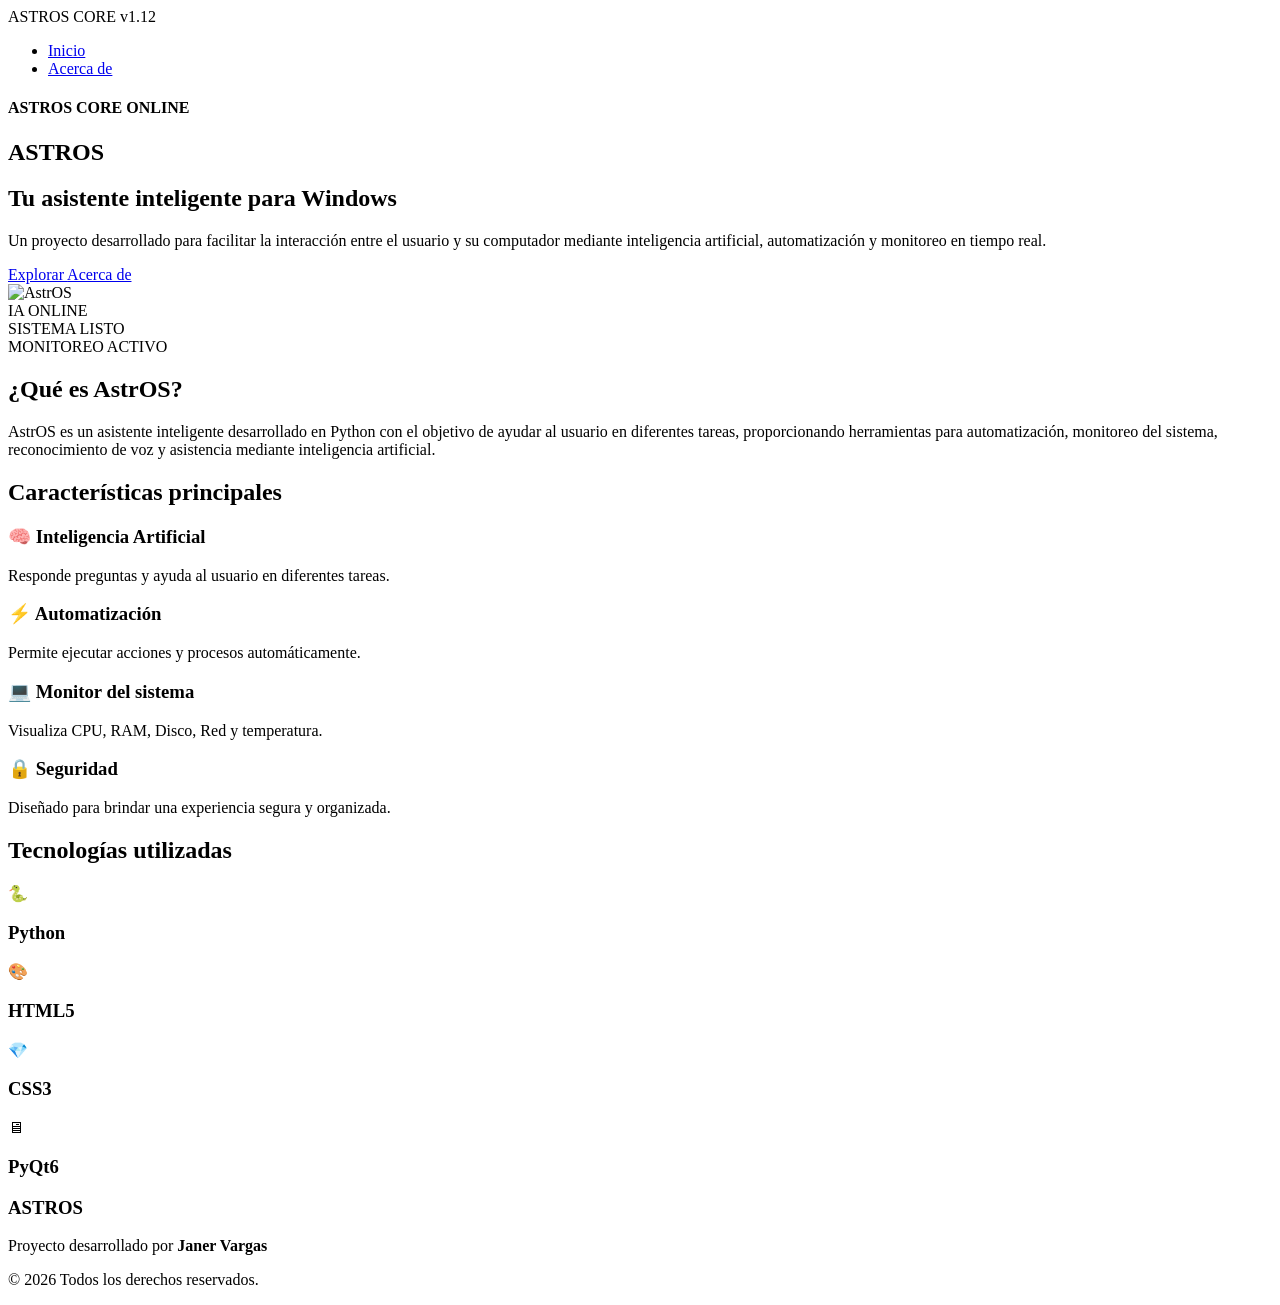
==== index.html @ 3d59eb2b "primer init" ====
<!DOCTYPE html>
<html lang="es">

<head>

    <meta charset="UTF-8">

    <meta name="viewport"
          content="width=device-width, initial-scale=1.0">

    <title>ASTROS | Tu asistente inteligente</title>

    <link rel="stylesheet"
          href="style1.css">

</head>

<body>

<!--======================================
                NAVBAR
=======================================-->

<header>

<nav class="navbar">

    <div class="logo">

        ASTROS

        <span>CORE v1.12</span>

    </div>

    <ul>

        <li><a href="index.html">Inicio</a></li>

        <li><a href="about.html">Acerca de</a></li>

    </ul>

</nav>

</header>

<!--======================================
                HERO
=======================================-->

<section class="hero">

    <div class="hero-info">

        <h4>ASTROS CORE ONLINE</h4>

        <h1>ASTROS</h1>

        <h2>Tu asistente inteligente para Windows</h2>

        <p>

            Un proyecto desarrollado para facilitar la interacción
            entre el usuario y su computador mediante
            inteligencia artificial, automatización
            y monitoreo en tiempo real.

        </p>

        <div class="buttons">

            <a href="#features" class="btn">

                Explorar

            </a>

            <a href="about.html" class="btn2">

                Acerca de

            </a>

        </div>

    </div>

    <div class="hero-image">

        <div class="core">

            <div class="ring ring1"></div>

            <div class="ring ring2"></div>

            <div class="ring ring3"></div>

            <img src="./img/AstrOS1.png"
            alt="AstrOS">

        </div>

    </div>

</section>

<!--======================================
            PANEL DE ESTADO
=======================================-->

<section class="status-panel">

    <div class="status-card">

        <span></span>

        IA ONLINE

    </div>

    <div class="status-card">

        <span></span>

        SISTEMA LISTO

    </div>

    <div class="status-card">

        <span></span>

        MONITOREO ACTIVO

    </div>

</section>

<!--======================================
            SOBRE ASTRA
=======================================-->

<section class="about-home">

    <h2>¿Qué es AstrOS?</h2>

    <p>

        AstrOS es un asistente inteligente
        desarrollado en Python con el objetivo
        de ayudar al usuario en diferentes tareas,
        proporcionando herramientas para
        automatización, monitoreo del sistema,
        reconocimiento de voz y asistencia mediante
        inteligencia artificial.

    </p>

</section>

<!--======================================
            CARACTERISTICAS
=======================================-->

<section
id="features"
class="features">

<h2>

Características principales

</h2>

<div class="cards">

<div class="card">

<h3>

🧠 Inteligencia Artificial

</h3>

<p>

Responde preguntas y ayuda al usuario
en diferentes tareas.

</p>

</div>

<div class="card">

<h3>

⚡ Automatización

</h3>

<p>

Permite ejecutar acciones
y procesos automáticamente.

</p>

</div>

<div class="card">

<h3>

💻 Monitor del sistema

</h3>

<p>

Visualiza CPU,
RAM,
Disco,
Red
y temperatura.

</p>

</div>

<div class="card">

<h3>

🔒 Seguridad

</h3>

<p>

Diseñado para brindar una experiencia
segura y organizada.

</p>

</div>

</div>

</section>

<!--======================================
            TECNOLOGIAS
=======================================-->

<section class="tech">

<h2>

Tecnologías utilizadas

</h2>

<div class="tech-grid">

<div class="tech-card">

🐍

<h3>Python</h3>

</div>

<div class="tech-card">

🎨

<h3>HTML5</h3>

</div>

<div class="tech-card">

💎

<h3>CSS3</h3>

</div>

<div class="tech-card">

🖥

<h3>PyQt6</h3>

</div>

</div>

</section>


<!--======================================
                FOOTER
=======================================-->

<footer>

<h3>

ASTROS

</h3>

<p>

Proyecto desarrollado por
<strong>Janer Vargas</strong>

</p>

<p>

© 2026 Todos los derechos reservados.

</p>

</footer>

</body>

</html>
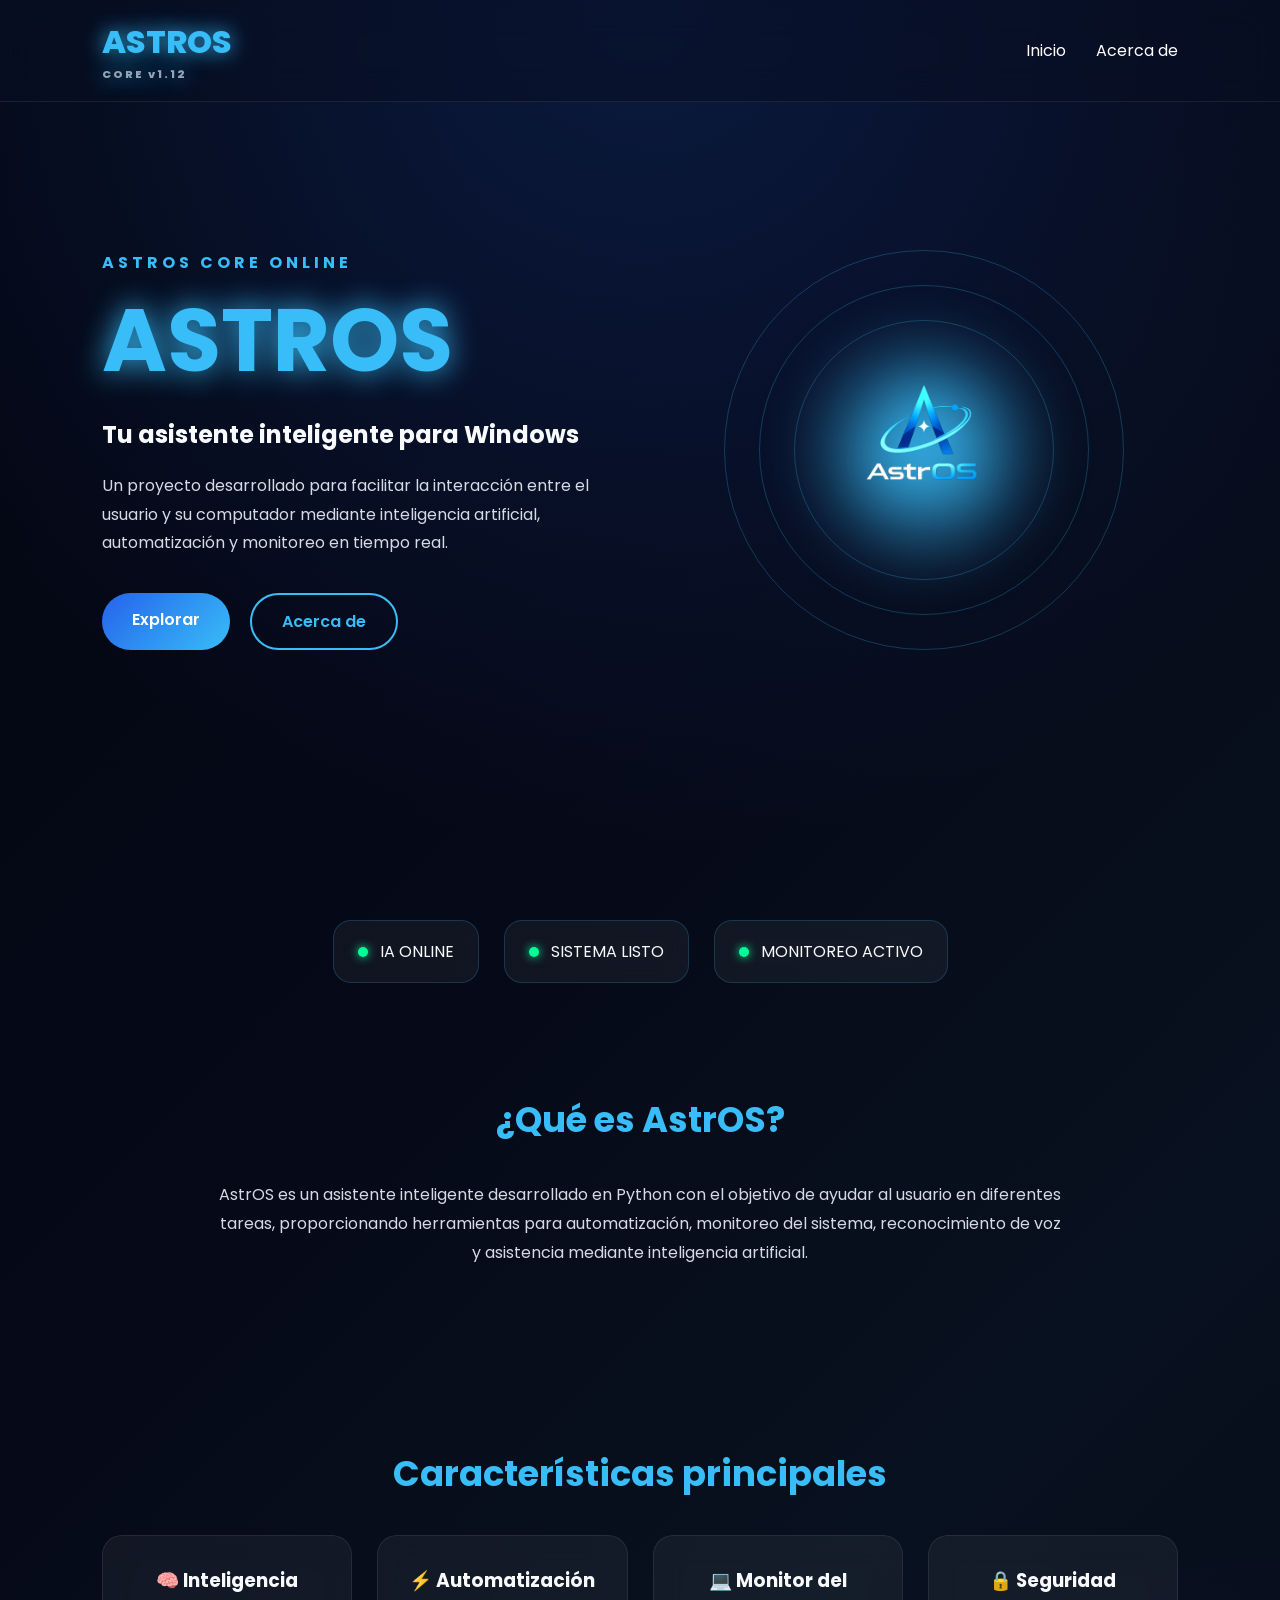
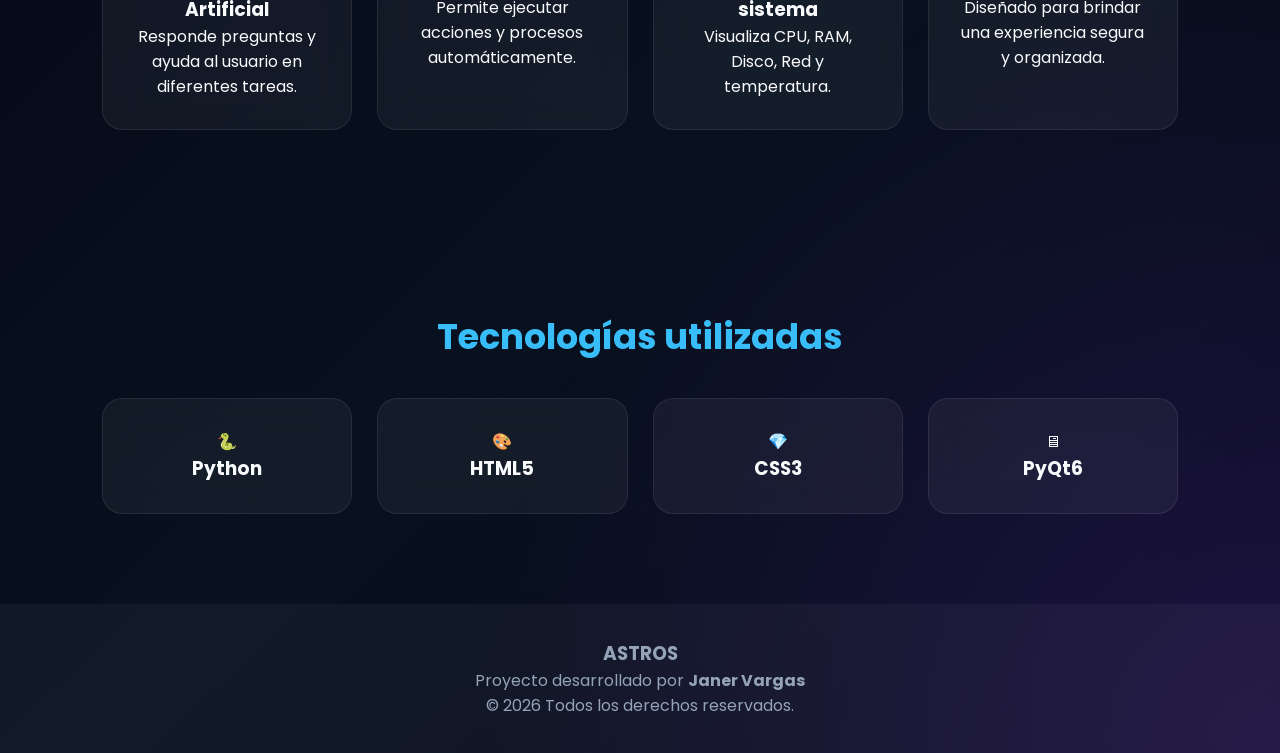
==== commit 2460f8e3: "actualizacion de index y about .html" ====
--- a/index.html
+++ b/index.html
@@ -11,7 +11,7 @@
     <title>ASTROS | Tu asistente inteligente</title>
 
     <link rel="stylesheet"
-          href="style1.css">
+          href="style.css">
 
 </head>
 
--- a/style.css
+++ b/style.css
@@ -0,0 +1,78 @@
+/* ASTRA UI v1.0 */
+/* Base futurista */
+
+@import url('https://fonts.googleapis.com/css2?family=Poppins:wght@300;400;600;700;800&display=swap');
+
+:root{
+--bg:#050816;
+--bg2:#0b1120;
+--primary:#38BDF8;
+--secondary:#2563EB;
+--accent:#7C3AED;
+--text:#F8FAFC;
+--muted:#94A3B8;
+}
+
+*{margin:0;padding:0;box-sizing:border-box}
+html{scroll-behavior:smooth}
+body{
+font-family:Poppins,sans-serif;
+color:var(--text);
+background:
+radial-gradient(circle at top,#2563EB33 0%,transparent 35%),
+radial-gradient(circle at bottom right,#7C3AED33 0%,transparent 30%),
+linear-gradient(135deg,#030712,#050816,#08111F,#050816);
+overflow-x:hidden;
+}
+.navbar{
+position:fixed;top:0;width:100%;display:flex;justify-content:space-between;align-items:center;
+padding:18px 8%;backdrop-filter:blur(18px);
+background:rgba(8,15,35,.55);border-bottom:1px solid rgba(255,255,255,.08);z-index:1000}
+.logo{font-size:2rem;font-weight:800;color:var(--primary);text-shadow:0 0 20px var(--primary)}
+.logo span{display:block;font-size:.7rem;color:var(--muted);letter-spacing:2px}
+.navbar ul{display:flex;gap:30px;list-style:none}
+.navbar a{text-decoration:none;color:white;transition:.3s}
+.navbar a:hover{color:var(--primary)}
+.hero{min-height:100vh;display:flex;align-items:center;justify-content:space-between;padding:120px 8%;gap:60px}
+.hero-info{flex:1}
+.hero-info h4{color:var(--primary);letter-spacing:4px}
+.hero-info h1{font-size:5.5rem;color:var(--primary);text-shadow:0 0 30px var(--primary)}
+.hero-info h2{margin:10px 0 20px}
+.hero-info p{color:#d5dbe5;line-height:1.8;max-width:650px}
+.buttons{display:flex;gap:20px;margin-top:35px}
+.btn,.btn2{padding:14px 30px;border-radius:40px;text-decoration:none;font-weight:600;transition:.3s}
+.btn{background:linear-gradient(135deg,var(--secondary),var(--primary));color:white}
+.btn:hover{transform:translateY(-4px);box-shadow:0 0 25px var(--primary)}
+.btn2{border:2px solid var(--primary);color:var(--primary)}
+.btn2:hover{background:var(--primary);color:#04111f}
+.hero-image{flex:1;display:flex;justify-content:center;align-items:center;position:relative}
+.core{position:relative;width:420px;height:420px;display:flex;justify-content:center;align-items:center}
+.core::before{
+content:"";position:absolute;width:260px;height:260px;border-radius:50%;
+background:radial-gradient(circle,var(--primary),transparent 70%);
+filter:blur(25px);animation:pulse 5s infinite}
+.core img{width:220px;position:relative;z-index:2;filter:drop-shadow(0 0 25px var(--primary));animation:float 5s ease-in-out infinite}
+.ring{position:absolute;border:1px solid rgba(56,189,248,.25);border-radius:50%}
+.ring1{width:260px;height:260px;animation:spin 18s linear infinite}
+.ring2{width:330px;height:330px;animation:spinR 14s linear infinite}
+.ring3{width:400px;height:400px;animation:spin 24s linear infinite}
+.status-panel{display:flex;justify-content:center;gap:25px;padding:20px 8%;flex-wrap:wrap}
+.status-card{background:rgba(255,255,255,.05);border:1px solid rgba(56,189,248,.2);padding:18px 24px;border-radius:18px;backdrop-filter:blur(12px)}
+.status-card span{display:inline-block;width:10px;height:10px;border-radius:50%;background:#00ff99;box-shadow:0 0 10px #00ff99;margin-right:8px}
+.about-home,.features,.tech{padding:90px 8%}
+.about-home h2,.features h2,.tech h2{text-align:center;color:var(--primary);margin-bottom:35px;font-size:2.2rem}
+.about-home p{text-align:center;max-width:850px;margin:auto;color:#d5dbe5;line-height:1.8}
+.cards,.tech-grid{display:grid;grid-template-columns:repeat(auto-fit,minmax(240px,1fr));gap:25px}
+.card,.tech-card{background:rgba(255,255,255,.05);border:1px solid rgba(255,255,255,.08);border-radius:20px;padding:30px;backdrop-filter:blur(16px);transition:.3s;text-align:center}
+.card:hover,.tech-card:hover{transform:translateY(-8px);border-color:var(--primary);box-shadow:0 0 25px rgba(56,189,248,.25)}
+footer{text-align:center;padding:35px;background:rgba(255,255,255,.04);color:var(--muted)}
+@keyframes spin{from{transform:rotate(0)}to{transform:rotate(360deg)}}
+@keyframes spinR{from{transform:rotate(360deg)}to{transform:rotate(0)}}
+@keyframes pulse{50%{transform:scale(1.15);opacity:.8}}
+@keyframes float{50%{transform:translateY(-15px)}}
+@media(max-width:900px){
+.hero{flex-direction:column-reverse;text-align:center}
+.hero-info h1{font-size:3.8rem}
+.buttons{justify-content:center}
+.navbar{flex-direction:column;gap:10px}
+}
